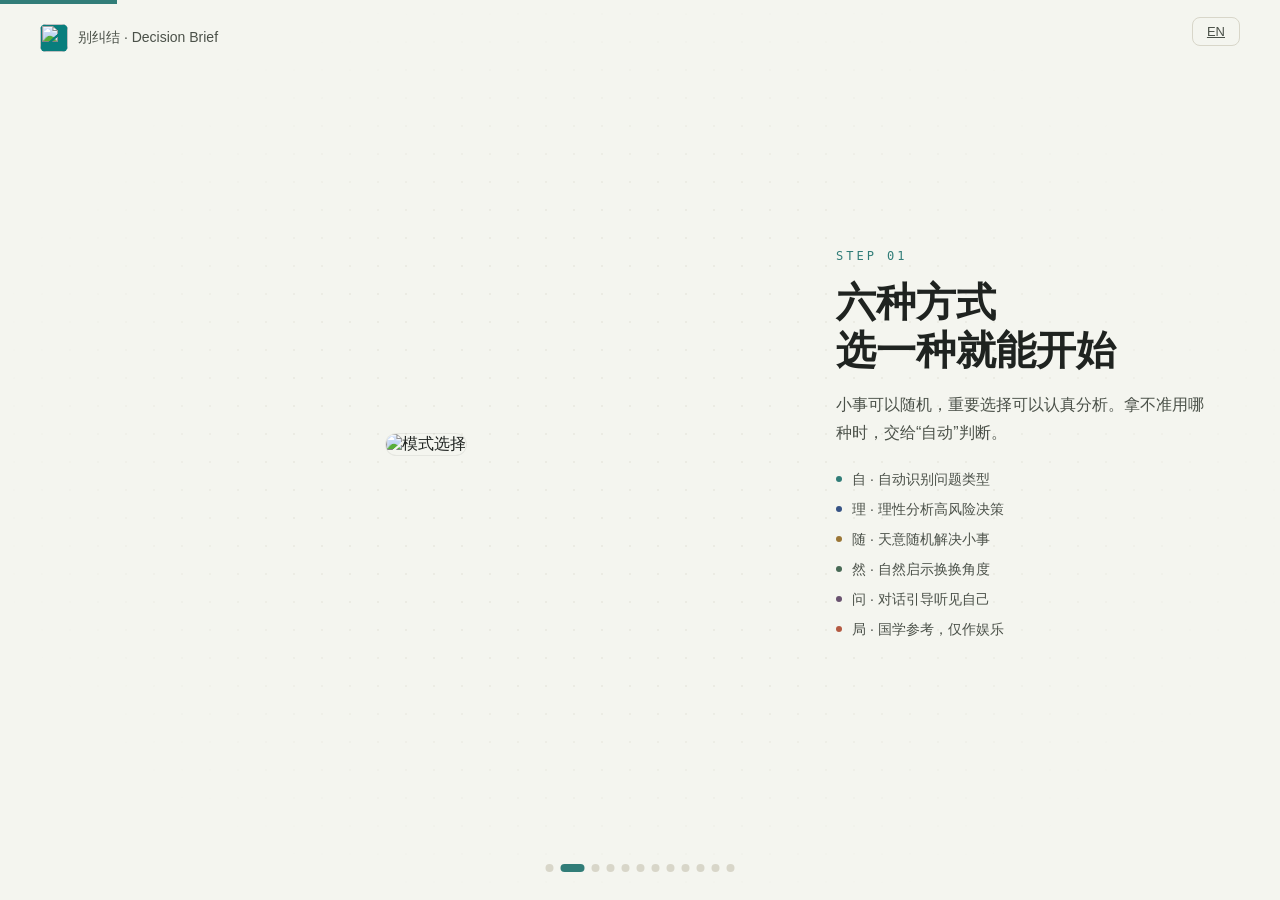
==== docs/index.html @ 0f3408cc "release: publish choice assistant v0.9.1" ====
<!DOCTYPE html>
<html lang="zh-CN">
<head>
<meta charset="UTF-8">
<meta name="viewport" content="width=device-width, initial-scale=1.0">
<meta name="theme-color" content="#f4f5ef">
<title>别纠结 · Decision Brief — 把纠结的事压成一句话</title>
<meta name="description" content="别纠结是一个本地优先的 AI 决策辅助工具：用文字、语音或图片开始，把纠结拆成证据、风险和下一步动作。">
<meta name="keywords" content="AI 决策助手,decision support,选择困难,决策简报,本地优先,Codex Skill">
<link rel="canonical" href="https://mianbaofang.github.io/decision-brief/">
<link rel="alternate" hreflang="zh-CN" href="https://mianbaofang.github.io/decision-brief/">
<link rel="alternate" hreflang="en" href="https://mianbaofang.github.io/decision-brief/index-en.html">
<link rel="alternate" hreflang="x-default" href="https://mianbaofang.github.io/decision-brief/">
<meta property="og:type" content="website">
<meta property="og:site_name" content="Decision Brief">
<meta property="og:title" content="别纠结 · Decision Brief">
<meta property="og:description" content="把纠结拆成证据、风险和下一步动作，不替用户做决定。">
<meta property="og:url" content="https://mianbaofang.github.io/decision-brief/">
<meta property="og:image" content="https://mianbaofang.github.io/decision-brief/images/logo-nav.png">
<meta property="og:locale" content="zh_CN">
<meta property="og:locale:alternate" content="en_US">
<meta name="twitter:card" content="summary_large_image">
<meta name="twitter:title" content="别纠结 · Decision Brief">
<meta name="twitter:description" content="文字、语音或图片输入，生成可检查的决策简报。">
<meta name="twitter:image" content="https://mianbaofang.github.io/decision-brief/images/logo-nav.png">
<script type="application/ld+json">
{"@context":"https://schema.org","@type":"SoftwareSourceCode","name":"Decision Brief","alternateName":"别纠结","description":"本地优先的 AI 决策辅助工具。","url":"https://mianbaofang.github.io/decision-brief/","codeRepository":"https://github.com/mianbaofang/decision-brief","programmingLanguage":"Python","license":"https://github.com/mianbaofang/decision-brief/blob/master/LICENSE","version":"0.9.1","author":{"@type":"Person","name":"mianbaofang","url":"https://github.com/mianbaofang"},"keywords":["AI 决策助手","decision support","决策简报"]}
</script>
<style>
*{box-sizing:border-box;margin:0;padding:0}
:root{
  --paper:#f4f5ef;
  --paper-2:#ecebe1;
  --ink:#1f2320;
  --ink-soft:#4b5149;
  --muted:#8a8f83;
  --line:#d8d6c9;
  --accent:#317d78;
  --brand-seal:#4a5e53;
  --rational:#365385;
  --random:#9b7636;
  --nature:#486a55;
  --dialogue:#69526f;
  --fengshui:#b45a42;
  --white:#fff;
  --serif:"Noto Serif SC","Source Han Serif SC","Songti SC","SimSun",Georgia,serif;
  --sans:-apple-system,BlinkMacSystemFont,"Segoe UI",Roboto,"PingFang SC","Hiragino Sans GB","Microsoft YaHei",sans-serif;
}
html,body{
  width:100%;height:100%;
  background:var(--paper);
  color:var(--ink);
  font-family:var(--sans);
  overflow:hidden;
  -webkit-font-smoothing:antialiased;
}

.stage{
  position:relative;width:100%;height:100%;
  display:flex;align-items:center;justify-content:center;
  overflow:hidden;
}
.dots{
  position:absolute;inset:0;pointer-events:none;
  background-image:radial-gradient(var(--line) 1px,transparent 1px);
  background-size:28px 28px;opacity:.3;
  mask-image:radial-gradient(ellipse at center,#000 40%,transparent 75%);
  -webkit-mask-image:radial-gradient(ellipse at center,#000 40%,transparent 75%);
}

/* ===== 进度条 ===== */
.progress-bar{
  position:absolute;top:0;left:0;height:4px;width:100%;z-index:10;
  background:transparent;
}
.progress-fill{
  height:100%;width:0%;background:var(--accent);
}
.progress-segs{
  position:absolute;top:0;left:0;right:0;display:flex;
}
.progress-seg{
  flex:1;height:4px;position:relative;cursor:pointer;
}
.progress-seg::after{
  content:"";position:absolute;top:0;left:0;right:0;height:4px;
  background:rgba(49,125,120,0);transition:background .2s;
}
.progress-seg:hover::after{background:rgba(49,125,120,.18)}
.progress-seg.done::after{background:var(--accent)}

/* ===== 幻灯片容器 ===== */
.slides{
  position:relative;width:1280px;height:720px;
}
.slide{
  position:absolute;inset:0;
  display:flex;align-items:center;justify-content:center;
  opacity:0;transform:translateY(8px);
  transition:opacity .45s cubic-bezier(.2,.8,.2,1),transform .45s cubic-bezier(.2,.8,.2,1);
  pointer-events:none;
}
.slide.active{
  opacity:1;transform:translateY(0);pointer-events:auto;
}

/* ===== 封面 / 结尾 ===== */
.cover{
  display:flex;flex-direction:column;align-items:center;text-align:center;gap:20px;
}
.cover-brand{
  display:flex;align-items:center;gap:14px;
}
.cover-seal{
  width:52px;height:52px;border-radius:10px;background:#087e7d;
  display:flex;align-items:center;justify-content:center;
  overflow:hidden;padding:0;
}
.brand-logo-img{width:100%;height:100%;display:block;object-fit:cover}
.cover-title{
  font-family:var(--serif);font-size:28px;font-weight:700;letter-spacing:.02em;
}
.cover-h1{
  font-family:var(--serif);font-size:64px;font-weight:800;line-height:1.1;
  letter-spacing:-.02em;margin-top:16px;
}
.cover-sub{
  font-size:20px;color:var(--ink-soft);max-width:640px;line-height:1.6;
}
.cover-seals{
  display:flex;gap:16px;margin-top:24px;
}
.cover-seal-item{
  width:84px;height:84px;border-radius:12px;background:#fff;
  border:1.5px solid var(--line);
  display:flex;flex-direction:column;align-items:center;justify-content:center;gap:4px;
  opacity:0;transform:translateY(12px);
  transition:opacity .4s,transform .4s;
}
.slide.active .cover-seal-item{opacity:1;transform:translateY(0)}
.cover-seal-item .c{
  width:36px;height:36px;border-radius:7px;color:#fff;
  display:flex;align-items:center;justify-content:center;
  font-family:var(--serif);font-size:19px;font-weight:900;
}
.cover-seal-item .l{font-size:13px;color:var(--ink-soft)}
.cs-1 .c{background:var(--accent)}
.cs-2 .c{background:var(--rational)}
.cs-3 .c{background:var(--random)}
.cs-4 .c{background:var(--nature)}
.cs-5 .c{background:var(--dialogue)}
.cs-6 .c{background:var(--fengshui)}
.cover-chips{
  display:flex;gap:10px;margin-top:14px;
}
.cover-chip{
  padding:8px 18px;border-radius:999px;font-size:14px;font-weight:500;
  background:#fff;border:1px solid var(--line);color:var(--ink-soft);
  opacity:0;transform:translateY(8px);
  transition:opacity .4s .2s,transform .4s .2s;
}
.slide.active .cover-chip{opacity:1;transform:translateY(0)}
.cover-chip.hot{background:rgba(49,125,120,.12);border-color:var(--accent);color:var(--accent)}

/* ===== 截图+说明布局 ===== */
.shot-layout{
  display:flex;align-items:center;gap:48px;width:100%;height:100%;
  padding:60px 64px 72px;
}
.shot-visual{
  flex:1;display:flex;align-items:center;justify-content:center;
  min-width:0;
}
.shot-img{
  max-width:100%;max-height:580px;
  border-radius:14px;
  box-shadow:0 20px 60px -18px rgba(0,0,0,.22),0 0 0 1px rgba(0,0,0,.06);
  display:block;
}
.shot-info{
  width:380px;flex-shrink:0;display:flex;flex-direction:column;gap:16px;
}
.shot-tag{
  font-family:"SF Mono",Menlo,Consolas,monospace;
  font-size:12px;letter-spacing:.25em;text-transform:uppercase;color:var(--accent);
}
.shot-title{
  font-family:var(--serif);font-size:40px;font-weight:700;line-height:1.2;
}
.shot-desc{
  font-size:16px;color:var(--ink-soft);line-height:1.75;
}
.shot-points{
  display:flex;flex-direction:column;gap:9px;margin-top:6px;
}
.shot-point{
  display:flex;align-items:flex-start;gap:10px;font-size:14px;color:var(--ink-soft);
  line-height:1.5;
}
.shot-point .dot{
  width:6px;height:6px;border-radius:50%;background:var(--accent);flex-shrink:0;
  margin-top:7px;
}

/* ===== Composer 特写 ===== */
.composer-feature{
  display:flex;flex-direction:column;align-items:center;gap:28px;text-align:center;
  padding:60px 80px 72px;width:100%;
}
.composer-tag{
  font-family:"SF Mono",Menlo,Consolas,monospace;
  font-size:12px;letter-spacing:.25em;text-transform:uppercase;color:var(--accent);
}
.composer-title{
  font-family:var(--serif);font-size:44px;font-weight:700;line-height:1.2;
}
.composer-sub{
  font-size:18px;color:var(--ink-soft);max-width:620px;line-height:1.6;
}
.composer-big{
  width:680px;
  border:1.5px solid var(--line);border-radius:22px;
  background:var(--white);
  box-shadow:0 14px 48px -16px rgba(31,35,32,.2);
  overflow:hidden;
}
.composer-preview-row{padding:14px 18px 0;display:flex;gap:8px}
.composer-thumb{
  width:64px;height:64px;border-radius:12px;
  background:linear-gradient(135deg,var(--accent),var(--nature));
  position:relative;border:1px solid var(--line);
  display:flex;align-items:center;justify-content:center;color:#fff;font-size:11px;font-weight:500;
}
.composer-thumb::after{
  content:"×";position:absolute;top:-6px;right:-6px;width:20px;height:20px;border-radius:50%;
  background:rgba(0,0,0,.6);color:#fff;font-size:13px;display:grid;place-items:center;line-height:1;
}
.composer-text{
  padding:16px 22px 8px;font-size:17px;line-height:1.6;
  color:var(--ink);text-align:left;min-height:60px;
}
.composer-toolbar{
  display:flex;align-items:center;justify-content:space-between;
  padding:4px 14px 14px;
}
.composer-tools-l,.composer-tools-r{display:flex;align-items:center;gap:2px}
.tbtn{
  width:40px;height:40px;border-radius:12px;display:grid;place-items:center;
  background:transparent;border:none;color:var(--ink-soft);font-size:20px;
}
.tbtn.send{
  background:var(--accent);color:#fff;width:44px;height:44px;border-radius:14px;
  box-shadow:0 6px 16px -4px rgba(49,125,120,.5);
}
.tbtn.mic-rec{background:var(--fengshui);color:#fff}
.composer-modes-row{
  display:flex;gap:14px;margin-top:4px;
}
.composer-mode{
  display:flex;align-items:center;gap:10px;padding:12px 18px;
  border-radius:14px;background:#fff;border:1px solid var(--line);
  font-size:14px;color:var(--ink-soft);
}
.composer-mode .ic{font-size:22px}
.composer-mode b{color:var(--ink);font-weight:600}

/* ===== v0.9.0 新增功能 ===== */
.feature-showcase{
  width:100%;height:100%;padding:64px 58px 70px;
  display:flex;flex-direction:column;align-items:center;justify-content:center;gap:18px;
}
.feature-heading{text-align:center}
.feature-heading .shot-tag{display:block;margin-bottom:9px}
.feature-heading h2{font-family:var(--serif);font-size:40px;line-height:1.2}
.feature-heading p{margin-top:10px;color:var(--ink-soft);font-size:16px;line-height:1.65}
.skin-grid{width:100%;display:grid;grid-template-columns:repeat(4,1fr);gap:16px}
.skin-card{background:#fff;border:1px solid var(--line);border-radius:8px;overflow:hidden;box-shadow:0 12px 30px -20px rgba(0,0,0,.3)}
.skin-preview{height:246px;padding:12px;display:grid;grid-template-columns:46px 1fr;gap:9px;background:var(--skin-bg);color:var(--skin-ink)}
.skin-side{border:1px solid var(--skin-line);background:var(--skin-panel);padding:8px 6px;display:flex;flex-direction:column;gap:7px}
.skin-side i{height:5px;background:var(--skin-line);display:block;border-radius:2px}
.skin-side i:first-child{height:22px;background:var(--skin-accent);margin-bottom:4px}
.skin-main{display:flex;flex-direction:column;gap:8px}
.skin-main strong{font-family:var(--serif);font-size:14px;line-height:1.2}
.skin-modes{display:grid;grid-template-columns:repeat(3,1fr);gap:5px}
.skin-modes i{height:36px;border:1px solid var(--skin-line);background:var(--skin-panel);display:block;border-radius:var(--skin-radius)}
.skin-brief{flex:1;border:1px solid var(--skin-line);background:var(--skin-panel);border-radius:var(--skin-radius);padding:8px;display:flex;flex-direction:column;gap:6px}
.skin-brief i{height:6px;background:var(--skin-line);display:block;border-radius:2px}
.skin-brief i:first-child{height:20px;background:var(--skin-accent)}
.skin-label{padding:11px 12px 12px;border-top:1px solid var(--line)}
.skin-label b{display:block;font-size:14px}.skin-label span{font-size:12px;color:var(--muted)}
.skin-card.heritage{--skin-bg:#f4f1e8;--skin-panel:#fffdf7;--skin-ink:#26251f;--skin-line:#d8d0be;--skin-accent:#4d6b5a;--skin-radius:7px}
.skin-card.workbench{--skin-bg:#f3f5f6;--skin-panel:#fff;--skin-ink:#25282a;--skin-line:#d8dde0;--skin-accent:#2f6f68;--skin-radius:4px}
.skin-card.journal{--skin-bg:#faf9f5;--skin-panel:#fff;--skin-ink:#161616;--skin-line:#b8b6ae;--skin-accent:#181818;--skin-radius:1px}
.skin-card.console{--skin-bg:#edf0f2;--skin-panel:#f9fafb;--skin-ink:#202326;--skin-line:#cbd1d5;--skin-accent:#355c7d;--skin-radius:4px}
.slide.active .skin-card{animation:featureRise .5s both}.slide.active .skin-card:nth-child(2){animation-delay:.08s}.slide.active .skin-card:nth-child(3){animation-delay:.16s}.slide.active .skin-card:nth-child(4){animation-delay:.24s}
@keyframes featureRise{from{opacity:0;transform:translateY(12px)}to{opacity:1;transform:translateY(0)}}

.effect-grid{width:100%;display:grid;grid-template-columns:repeat(3,1fr);gap:12px 14px}
.effect-mini{height:142px;border:1px solid var(--line);border-radius:8px;background:#fff;display:grid;grid-template-columns:1fr 95px;align-items:center;padding:13px 16px;overflow:hidden}
.effect-copy b{display:block;font-size:15px;margin-bottom:5px}.effect-copy span{font-size:12px;color:var(--muted);line-height:1.45}
.effect-art{height:104px;display:grid;place-items:center;position:relative}
.mini-wheel{width:72px;height:72px;border-radius:50%;border:2px solid #d5d9da;background:conic-gradient(#f7f8f8 0 60deg,#dfeeed 60deg 120deg,#f7f8f8 120deg 180deg,#e8edf5 180deg 240deg,#f7f8f8 240deg 300deg,#f3e9dc 300deg);position:relative}
.mini-wheel::before{content:"";position:absolute;width:3px;height:30px;background:#2e6f6b;left:33px;top:8px;transform-origin:50% 28px;border-radius:3px}
.mini-wheel::after{content:"";position:absolute;width:10px;height:10px;border-radius:50%;background:#2e6f6b;left:29px;top:30px}
.slide.active .mini-wheel::before{animation:needleSpin 2.2s cubic-bezier(.18,.8,.22,1) both}
@keyframes needleSpin{from{transform:rotate(0)}to{transform:rotate(1110deg)}}
.mini-sticks{width:64px;height:60px;border:2px solid #bd8b54;border-top:0;border-radius:7px 7px 18px 18px;background:#e7bd80;position:relative;margin-top:22px}
.mini-sticks i{position:absolute;width:6px;height:64px;bottom:30px;background:#f2d29c;border:1px solid #bd8b54;border-radius:3px;transform-origin:bottom}
.mini-sticks i:nth-child(1){left:12px;transform:rotate(-10deg)}.mini-sticks i:nth-child(2){left:23px;transform:rotate(-3deg)}.mini-sticks i:nth-child(3){left:34px;transform:rotate(5deg)}.mini-sticks i:nth-child(4){left:45px;transform:rotate(11deg)}
.slide.active .mini-sticks i:nth-child(3){animation:stickPick 2.1s ease-in-out both}
@keyframes stickPick{0%,35%{transform:translateY(0) rotate(5deg)}55%{transform:translateY(-20px) rotate(2deg)}100%{transform:translateY(-10px) rotate(3deg);background:#fff0c7}}
.mini-die{width:48px;height:48px;position:relative;transform-style:preserve-3d;transform:rotateX(-22deg) rotateY(32deg)}
.mini-die i{position:absolute;inset:0;border:1px solid #c8cdd1;background:#fff;border-radius:8px;box-shadow:inset 0 0 12px rgba(80,90,96,.08)}
.mini-die i:nth-child(1){transform:translateZ(24px);background:radial-gradient(circle at 50% 50%,#2f5f70 0 5px,transparent 5.5px),#fff}
.mini-die i:nth-child(2){transform:rotateY(90deg) translateZ(24px);background:radial-gradient(circle at 28% 28%,#bd6f62 0 4px,transparent 4.5px),radial-gradient(circle at 72% 72%,#bd6f62 0 4px,transparent 4.5px),#f7f8f8}
.mini-die i:nth-child(3){transform:rotateX(90deg) translateZ(24px);background:radial-gradient(circle at 25% 25%,#be9851 0 4px,transparent 4.5px),radial-gradient(circle at 75% 25%,#be9851 0 4px,transparent 4.5px),radial-gradient(circle at 50% 50%,#be9851 0 4px,transparent 4.5px),#f2f4f5}
.slide.active .mini-die{animation:dieRoll 1.9s cubic-bezier(.2,.75,.2,1) both}
@keyframes dieRoll{from{transform:rotateX(-22deg) rotateY(32deg)}60%{transform:rotateX(740deg) rotateY(590deg) scale(1.08)}to{transform:rotateX(338deg) rotateY(392deg)}}
.mini-cards{width:88px;height:72px;position:relative}.mini-cards i{position:absolute;width:34px;height:52px;border-radius:5px;border:1px solid #9aaebd;background:repeating-linear-gradient(45deg,#6d8fa7 0 3px,#e7eef2 3px 6px);left:27px;top:12px;transform-origin:50% 100%}
.mini-cards i:nth-child(1){transform:rotate(-30deg)}.mini-cards i:nth-child(2){transform:rotate(-18deg)}.mini-cards i:nth-child(3){transform:rotate(-6deg)}.mini-cards i:nth-child(4){transform:rotate(6deg)}.mini-cards i:nth-child(5){transform:rotate(18deg)}.mini-cards i:nth-child(6){transform:rotate(30deg)}
.slide.active .mini-cards i:nth-child(4){animation:cardPick 2.1s ease both}
@keyframes cardPick{0%,35%{transform:rotate(6deg)}65%{transform:translateY(-14px) rotate(4deg) rotateY(90deg)}100%{transform:translateY(-8px) rotate(0) rotateY(180deg);background:#fff2d9;border-color:#be8d48}}
.mini-ticket{width:78px;height:82px;border:2px solid #657681;border-radius:7px;background:#e8ecee;overflow:hidden;position:relative;padding:7px}.mini-ticket::after{content:"";position:absolute;left:0;right:0;top:38px;height:2px;background:#657681}.ticket-strip{display:flex;flex-direction:column;gap:5px;transform:translateY(-2px)}.ticket-strip i{height:22px;background:#fff;border-left:5px solid #6b8ca4;box-shadow:0 0 0 1px #cfd7db}.slide.active .ticket-strip{animation:ticketRoll 2s cubic-bezier(.2,.75,.2,1) both}@keyframes ticketRoll{from{transform:translateY(-2px)}to{transform:translateY(-55px)}}
.mini-ink{width:82px;height:82px;position:relative}.mini-ink::before{content:"";position:absolute;width:12px;height:12px;border-radius:50%;background:#263f3c;left:35px;top:35px}.mini-ink i{position:absolute;width:34px;height:2px;background:#a6b7b2;left:41px;top:40px;transform-origin:left center}.mini-ink i::after{content:"";position:absolute;width:9px;height:9px;border-radius:50%;background:#dfe7e4;right:-4px;top:-4px;border:1px solid #8ba19a}.mini-ink i:nth-child(1){transform:rotate(0)}.mini-ink i:nth-child(2){transform:rotate(60deg)}.mini-ink i:nth-child(3){transform:rotate(120deg)}.mini-ink i:nth-child(4){transform:rotate(180deg)}.mini-ink i:nth-child(5){transform:rotate(240deg)}.mini-ink i:nth-child(6){transform:rotate(300deg)}.slide.active .mini-ink i:nth-child(5){animation:inkPick 1.8s ease both}@keyframes inkPick{0%{background:#a6b7b2}60%,100%{background:#ba785e;height:4px}}

/* ===== 页码指示器 ===== */
.pager{
  position:absolute;bottom:28px;left:50%;transform:translateX(-50%);
  display:flex;gap:7px;z-index:10;
}
.pager-dot{
  width:8px;height:8px;border-radius:50%;background:var(--line);
  cursor:pointer;transition:all .3s;
}
.pager-dot.active{background:var(--accent);width:24px;border-radius:4px}
.pager-dot:hover{background:var(--muted)}

/* ===== 角标 ===== */
.corner-logo{
  position:absolute;top:24px;left:40px;
  display:flex;align-items:center;gap:10px;
  font-size:14px;color:var(--ink-soft);z-index:10;
}
.corner-logo .s{
  width:28px;height:28px;border-radius:6px;background:#087e7d;
  display:grid;place-items:center;overflow:hidden;padding:0;
}
.corner-logo .s img{width:100%;height:100%;display:block;object-fit:cover}
.corner-lang{
  position:absolute;top:22px;right:40px;z-index:10;
}
.corner-lang a{
  padding:6px 14px;border:1px solid var(--line);border-radius:8px;
  font-size:13px;color:var(--ink-soft);transition:all .2s;
}
.corner-lang a:hover{border-color:var(--ink-soft);color:var(--ink)}
</style>
</head>
<body>
<div class="stage">
  <div class="dots"></div>

  <!-- 进度条 -->
  <div class="progress-bar">
    <div class="progress-fill" id="progressFill"></div>
    <div class="progress-segs" id="progressSegs"></div>
  </div>

  <!-- 角标 -->
  <div class="corner-logo">
    <div class="s"><img src="images/logo-nav.png" alt=""></div>
    <span>别纠结 · Decision Brief</span>
  </div>
  <div class="corner-lang">
    <a href="index-en.html">EN</a>
  </div>

  <!-- 幻灯片 -->
  <div class="slides" id="slidesEl">

    <!-- Slide 0: 封面 -->
    <div class="slide" data-dur="4000">
      <div class="cover">
        <div class="cover-brand">
          <div class="cover-seal"><img class="brand-logo-img" src="images/logo-nav.png" alt="别纠结 Logo"></div>
          <div class="cover-title">别纠结 · Decision Brief</div>
        </div>
        <h1 class="cover-h1">先把问题压成一句话。</h1>
        <p class="cover-sub">写一句话、说一段语音，或者放一张图片。它会把纠结拆成证据、风险和下一步。</p>
        <div class="cover-seals">
          <div class="cover-seal-item cs-1" style="transition-delay:.1s"><div class="c">自</div><div class="l">自动</div></div>
          <div class="cover-seal-item cs-2" style="transition-delay:.2s"><div class="c">理</div><div class="l">理性</div></div>
          <div class="cover-seal-item cs-3" style="transition-delay:.3s"><div class="c">随</div><div class="l">天意</div></div>
          <div class="cover-seal-item cs-4" style="transition-delay:.4s"><div class="c">然</div><div class="l">自然</div></div>
          <div class="cover-seal-item cs-5" style="transition-delay:.5s"><div class="c">问</div><div class="l">对话</div></div>
          <div class="cover-seal-item cs-6" style="transition-delay:.6s"><div class="c">局</div><div class="l">国学</div></div>
        </div>
        <div class="cover-chips">
          <span class="cover-chip hot" style="transition-delay:.7s">⌨️ 打字</span>
          <span class="cover-chip hot" style="transition-delay:.8s">🎙️ 语音</span>
          <span class="cover-chip hot" style="transition-delay:.9s">🖼️ 图片</span>
        </div>
      </div>
    </div>

    <!-- Slide 1: 首页 - 模式选择 -->
    <div class="slide" data-dur="4500">
      <div class="shot-layout">
        <div class="shot-visual">
          <img class="shot-img" src="images/home-zh.png" alt="模式选择">
        </div>
        <div class="shot-info">
          <div class="shot-tag">STEP 01</div>
          <h2 class="shot-title">六种方式<br>选一种就能开始</h2>
          <p class="shot-desc">小事可以随机，重要选择可以认真分析。拿不准用哪种时，交给“自动”判断。</p>
          <div class="shot-points">
            <div class="shot-point"><span class="dot" style="background:var(--accent)"></span><span>自 · 自动识别问题类型</span></div>
            <div class="shot-point"><span class="dot" style="background:var(--rational)"></span><span>理 · 理性分析高风险决策</span></div>
            <div class="shot-point"><span class="dot" style="background:var(--random)"></span><span>随 · 天意随机解决小事</span></div>
            <div class="shot-point"><span class="dot" style="background:var(--nature)"></span><span>然 · 自然启示换换角度</span></div>
            <div class="shot-point"><span class="dot" style="background:var(--dialogue)"></span><span>问 · 对话引导听见自己</span></div>
            <div class="shot-point"><span class="dot" style="background:var(--fengshui)"></span><span>局 · 国学参考，仅作娱乐</span></div>
          </div>
        </div>
      </div>
    </div>

    <!-- Slide 2: Composer 三模态输入 (NEW) -->
    <div class="slide" data-dur="5500">
      <div class="composer-feature">
        <div class="composer-tag">STEP 02 · NEW</div>
        <h2 class="composer-title">文字、语音和图片都能用</h2>
        <p class="composer-sub">直接输入问题，也可以说出来或加一张图片。三种输入方式最后会生成同一份决策简报。</p>
        <div class="composer-big" id="demoComposer">
          <div class="composer-preview-row" id="demoPrevRow">
            <div class="composer-thumb" id="demoThumb">图</div>
          </div>
          <div class="composer-text">
            <span id="demoTypedText">帮我看看这两件衣服选哪个</span>
          </div>
          <div class="composer-toolbar">
            <div class="composer-tools-l">
              <button class="tbtn">🖼️</button>
            </div>
            <div class="composer-tools-r">
              <button class="tbtn mic-rec" id="demoMic">🎙️</button>
              <button class="tbtn send">➤</button>
            </div>
          </div>
        </div>
        <div class="composer-modes-row">
          <div class="composer-mode"><span class="ic">🖼️</span><div><b>图片输入</b><br>多模态视觉分析</div></div>
          <div class="composer-mode"><span class="ic">🎙️</span><div><b>语音输入</b><br>浏览器原生免Key</div></div>
          <div class="composer-mode"><span class="ic">⌨️</span><div><b>自适应文本</b><br>Enter发送 / Shift换行</div></div>
        </div>
      </div>
    </div>

    <!-- Slide 3: 四套界面 -->
    <div class="slide" data-dur="4300">
      <div class="feature-showcase">
        <div class="feature-heading">
          <span class="shot-tag">v0.9.0 · 界面样式</span>
          <h2>四套界面，随时切换</h2>
          <p>内容和操作不变，只换你看着舒服的样子。</p>
        </div>
        <div class="skin-grid">
          <div class="skin-card heritage"><div class="skin-preview"><div class="skin-side"><i></i><i></i><i></i><i></i></div><div class="skin-main"><strong>今天想解决什么？</strong><div class="skin-modes"><i></i><i></i><i></i></div><div class="skin-brief"><i></i><i></i><i></i><i></i></div></div></div><div class="skin-label"><b>原来的样子</b><span>纸张与印章</span></div></div>
          <div class="skin-card workbench"><div class="skin-preview"><div class="skin-side"><i></i><i></i><i></i><i></i></div><div class="skin-main"><strong>今天想解决什么？</strong><div class="skin-modes"><i></i><i></i><i></i></div><div class="skin-brief"><i></i><i></i><i></i><i></i></div></div></div><div class="skin-label"><b>安静工作台</b><span>紧凑、清楚</span></div></div>
          <div class="skin-card journal"><div class="skin-preview"><div class="skin-side"><i></i><i></i><i></i><i></i></div><div class="skin-main"><strong>DECISION / 026</strong><div class="skin-modes"><i></i><i></i><i></i></div><div class="skin-brief"><i></i><i></i><i></i><i></i></div></div></div><div class="skin-label"><b>决策日志</b><span>黑白记录感</span></div></div>
          <div class="skin-card console"><div class="skin-preview"><div class="skin-side"><i></i><i></i><i></i><i></i></div><div class="skin-main"><strong>决策模块</strong><div class="skin-modes"><i></i><i></i><i></i></div><div class="skin-brief"><i></i><i></i><i></i><i></i></div></div></div><div class="skin-label"><b>模块化工作台</b><span>面板式布局</span></div></div>
        </div>
      </div>
    </div>

    <!-- Slide 4: 六种随机动画 -->
    <div class="slide" data-dur="4300">
      <div class="feature-showcase">
        <div class="feature-heading">
          <span class="shot-tag">v0.9.0 · 随机决策</span>
          <h2>同样是随机，不必每次都转盘</h2>
          <p>六种实时动画会按问题随机出现，结果仍对应 1 到 6 个选项。</p>
        </div>
        <div class="effect-grid">
          <div class="effect-mini"><div class="effect-copy"><b>指针盘</b><span>旋转后停在一个选项</span></div><div class="effect-art"><div class="mini-wheel"></div></div></div>
          <div class="effect-mini"><div class="effect-copy"><b>签筒</b><span>晃动两次，弹出一支签</span></div><div class="effect-art"><div class="mini-sticks"><i></i><i></i><i></i><i></i></div></div></div>
          <div class="effect-mini"><div class="effect-copy"><b>立体骰子</b><span>翻滚后显示 1 到 6 点</span></div><div class="effect-art"><div class="mini-die"><i></i><i></i><i></i></div></div></div>
          <div class="effect-mini"><div class="effect-copy"><b>六张抽卡</b><span>洗牌后翻开一张</span></div><div class="effect-art"><div class="mini-cards"><i></i><i></i><i></i><i></i><i></i><i></i></div></div></div>
          <div class="effect-mini"><div class="effect-copy"><b>纸条机</b><span>滚动选项，停在结果上</span></div><div class="effect-art"><div class="mini-ticket"><div class="ticket-strip"><i></i><i></i><i></i><i></i></div></div></div></div>
          <div class="effect-mini"><div class="effect-copy"><b>墨迹择路</b><span>六条路径亮起一条</span></div><div class="effect-art"><div class="mini-ink"><i></i><i></i><i></i><i></i><i></i><i></i></div></div></div>
        </div>
      </div>
    </div>

    <!-- Slide 5: 理性分析 -->
    <div class="slide" data-dur="4000">
      <div class="shot-layout">
        <div class="shot-visual">
          <img class="shot-img" src="images/rational-zh.png" alt="理性分析">
        </div>
        <div class="shot-info">
          <div class="shot-tag" style="color:var(--rational)">MODE · 理</div>
          <h2 class="shot-title">理性分析<br>把收益和风险分开看</h2>
          <p class="shot-desc">适合辞职、买房、大额消费等高后悔成本选择。结构化拆解：收益、风险、可逆性、最小下一步。</p>
          <div class="shot-points">
            <div class="shot-point"><span class="dot" style="background:var(--rational)"></span><span>收益清单 vs 风险清单</span></div>
            <div class="shot-point"><span class="dot" style="background:var(--rational)"></span><span>可逆性评估</span></div>
            <div class="shot-point"><span class="dot" style="background:var(--rational)"></span><span>最小可行下一步</span></div>
            <div class="shot-point"><span class="dot" style="background:var(--rational)"></span><span>信心分数环</span></div>
          </div>
        </div>
      </div>
    </div>

    <!-- Slide 4: 自然启示 -->
    <div class="slide" data-dur="3800">
      <div class="shot-layout">
        <div class="shot-visual">
          <img class="shot-img" src="images/nature-zh.png" alt="自然启示">
        </div>
        <div class="shot-info">
          <div class="shot-tag" style="color:var(--nature)">MODE · 然</div>
          <h2 class="shot-title">自然启示<br>换个角度喘口气</h2>
          <p class="shot-desc">不想继续算利弊时，可以借时间、天气和风向换个角度。天气信息由你自己配置。</p>
          <div class="shot-points">
            <div class="shot-point"><span class="dot" style="background:var(--nature)"></span><span>高德 Key、Base URL 和城市由你填写</span></div>
            <div class="shot-point"><span class="dot" style="background:var(--nature)"></span><span>实时天气+风向+时辰</span></div>
            <div class="shot-point"><span class="dot" style="background:var(--nature)"></span><span>没有高德 API 时显示模拟天气</span></div>
          </div>
        </div>
      </div>
    </div>

    <!-- Slide 5: 对话引导 -->
    <div class="slide" data-dur="3800">
      <div class="shot-layout">
        <div class="shot-visual">
          <img class="shot-img" src="images/dialogue-zh.png" alt="对话引导">
        </div>
        <div class="shot-info">
          <div class="shot-tag" style="color:var(--dialogue)">MODE · 问</div>
          <h2 class="shot-title">对话引导<br>听见自己的声音</h2>
          <p class="shot-desc">系统连续问三到五个问题，帮你把没说清的顾虑和偏好写下来。</p>
          <div class="shot-points">
            <div class="shot-point"><span class="dot" style="background:var(--dialogue)"></span><span>问题和回答一起保存</span></div>
            <div class="shot-point"><span class="dot" style="background:var(--dialogue)"></span><span>顾虑澄清，不替你回答</span></div>
            <div class="shot-point"><span class="dot" style="background:var(--dialogue)"></span><span>适合"其实我知道但不敢说"</span></div>
          </div>
        </div>
      </div>
    </div>

    <!-- Slide 6: 决策档案 -->
    <div class="slide" data-dur="3800">
      <div class="shot-layout">
        <div class="shot-visual">
          <img class="shot-img" src="images/archive-zh.png" alt="决策档案">
        </div>
        <div class="shot-info">
          <div class="shot-tag">ARCHIVE</div>
          <h2 class="shot-title">自动归档<br>以后还能回来看看</h2>
          <p class="shot-desc">所有决策自动保存本地，随时标记"已执行"或"后悔"。桌面端侧栏实时同步。</p>
          <div class="shot-points">
            <div class="shot-point"><span class="dot"></span><span>SQLite本地持久化</span></div>
            <div class="shot-point"><span class="dot"></span><span>标记执行/后悔状态</span></div>
            <div class="shot-point"><span class="dot"></span><span>侧栏实时同步</span></div>
            <div class="shot-point"><span class="dot"></span><span>数据只在你自己机器上</span></div>
          </div>
        </div>
      </div>
    </div>

    <!-- Slide 7: 统计复盘 -->
    <div class="slide" data-dur="3800">
      <div class="shot-layout">
        <div class="shot-visual">
          <img class="shot-img" src="images/stats-zh.png" alt="统计复盘">
        </div>
        <div class="shot-info">
          <div class="shot-tag">STATS</div>
          <h2 class="shot-title">数据复盘<br>看自己的决策模式</h2>
          <p class="shot-desc">执行率、后悔率、模式分布、时间线——复盘自己的决策模式，比励志书诚实。</p>
          <div class="shot-points">
            <div class="shot-point"><span class="dot"></span><span>执行率 / 后悔率统计</span></div>
            <div class="shot-point"><span class="dot"></span><span>六种模式分布</span></div>
            <div class="shot-point"><span class="dot"></span><span>决策时间线</span></div>
          </div>
        </div>
      </div>
    </div>

    <!-- Slide 8: 设置/TTS -->
    <div class="slide" data-dur="3800">
      <div class="shot-layout">
        <div class="shot-visual">
          <img class="shot-img" src="images/settings-zh.png" alt="设置">
        </div>
        <div class="shot-info">
          <div class="shot-tag">SETTINGS</div>
          <h2 class="shot-title">朗读、语言和接口<br>都在设置里</h2>
          <p class="shot-desc">Edge TTS 不需要 Key。LLM 与高德天气接口的信息由你自己填写。</p>
          <div class="shot-points">
            <div class="shot-point"><span class="dot"></span><span>Edge TTS免费免Key</span></div>
            <div class="shot-point"><span class="dot"></span><span>浅色/深色/跟随系统</span></div>
            <div class="shot-point"><span class="dot"></span><span>6国语言国际化</span></div>
            <div class="shot-point"><span class="dot"></span><span>没有高德 API 时使用模拟天气</span></div>
          </div>
        </div>
      </div>
    </div>

    <!-- Slide 9: 结尾 CTA -->
    <div class="slide" data-dur="4500">
      <div class="cover">
        <div class="cover-seal" style="width:64px;height:64px;border-radius:12px"><img class="brand-logo-img" src="images/logo-nav.png" alt="别纠结 Logo"></div>
        <h1 class="cover-h1" style="font-size:56px">让选择不再困难。</h1>
        <p class="cover-sub">本地运行，数据保存在自己的电脑里。<br>LLM 和高德天气接口按需填写，不填也能先看 Demo 和模拟天气。</p>
        <div style="display:flex;gap:14px;margin-top:12px">
          <div style="padding:14px 28px;border-radius:12px;background:var(--accent);color:#fff;font-size:15px;font-weight:500;box-shadow:0 8px 20px -8px rgba(49,125,120,.5)">★ 查看 GitHub</div>
          <div style="padding:14px 28px;border-radius:12px;border:1px solid var(--line);font-size:15px;font-weight:500;color:var(--ink);font-family:'SF Mono',Menlo,Consolas,monospace">pip install -e ".[dev]"</div>
        </div>
        <p style="margin-top:20px;font-size:13px;color:var(--muted)">Made with ❤ for people who overthink · MIT Licensed</p>
      </div>
    </div>

  </div>

  <!-- 页码指示器 -->
  <div class="pager" id="pager"></div>
</div>

<script>
const slides = Array.from(document.querySelectorAll('.slide'));
const total = slides.length;
const durations = slides.map(s => parseInt(s.dataset.dur) || 4000);
const totalDuration = durations.reduce((a,b) => a+b, 0);

const progressFill = document.getElementById('progressFill');
const progressSegs = document.getElementById('progressSegs');
const pager = document.getElementById('pager');

let current = 0;
let autoplayTimer = null;
let slideStart = 0;
let rafId = null;

for(let i=0;i<total;i++){
  const ps = document.createElement('div');
  ps.className = 'progress-seg';
  ps.addEventListener('click', ()=>goTo(i));
  progressSegs.appendChild(ps);

  const pg = document.createElement('div');
  pg.className = 'pager-dot' + (i===0?' active':'');
  pg.addEventListener('click', ()=>goTo(i));
  pager.appendChild(pg);
}

function setSlide(i){
  if(i<0||i>=total) return;
  slides[current].classList.remove('active');
  pager.children[current].classList.remove('active');
  for(let d=0;d<current;d++) progressSegs.children[d].classList.add('done');
  current = i;
  slides[current].classList.add('active');
  pager.children[current].classList.add('active');
  slideStart = performance.now();

  if(i===2) animateComposer();

  if(!window.__DISABLE_AUTOPLAY__){
    clearTimeout(autoplayTimer);
    cancelAnimationFrame(rafId);
    tick();
    autoplayTimer = setTimeout(()=>{
      goTo((current+1)%total);
    }, durations[current]);
  }
}
window.setSlide = setSlide;
window.slides = slides;

function tick(){
  const elapsed = performance.now() - slideStart;
  const dur = durations[current];
  let prevTotal = 0;
  for(let j=0;j<current;j++) prevTotal += durations[j];
  const overall = (prevTotal + Math.min(elapsed, dur)) / totalDuration;
  progressFill.style.width = (overall*100) + '%';
  if(!window.__DISABLE_AUTOPLAY__ && elapsed<dur){
    rafId = requestAnimationFrame(tick);
  }
}

function goTo(i){
  clearTimeout(autoplayTimer);
  cancelAnimationFrame(rafId);
  for(let d=0;d<total;d++){
    progressSegs.children[d].classList.toggle('done', d<i);
  }
  setSlide(i);
}

// Composer 打字动画
const phrases = [
  "中午吃什么？",
  "该不该接这个offer？",
  "帮我看看这两件衣服选哪个",
  "这本书要不要留下？"
];
let pIdx=2, cIdx=0, deleting=false;
let typingTimer = null;
const demoTyped = document.getElementById('demoTypedText');
const demoPrev = document.getElementById('demoPrevRow');
const demoMic = document.getElementById('demoMic');

function animateComposer(){
  pIdx=2; cIdx=0; deleting=false;
  demoPrev.hidden = false;
  demoMic.classList.add('mic-rec');
  demoTyped.textContent = '';
  clearTimeout(typingTimer);

  function typeIt(){
    const phrase = phrases[pIdx];
    if(!deleting){
      demoTyped.textContent = phrase.slice(0, ++cIdx);
      if(cIdx === phrase.length){
        typingTimer = setTimeout(()=>{ deleting = true; typeIt(); }, 2000);
        return;
      }
    }else{
      demoTyped.textContent = phrase.slice(0, --cIdx);
      if(cIdx===0){
        deleting=false; pIdx=0;
      }
    }
    typingTimer = setTimeout(typeIt, deleting?30:70+Math.random()*50);
  }
  typingTimer = setTimeout(typeIt, 500);
}

if(!window.__DISABLE_AUTOPLAY__){
  setSlide(0);
}else{
  setSlide(0);
  clearTimeout(autoplayTimer);
  cancelAnimationFrame(rafId);
}
</script>
</body>
</html>
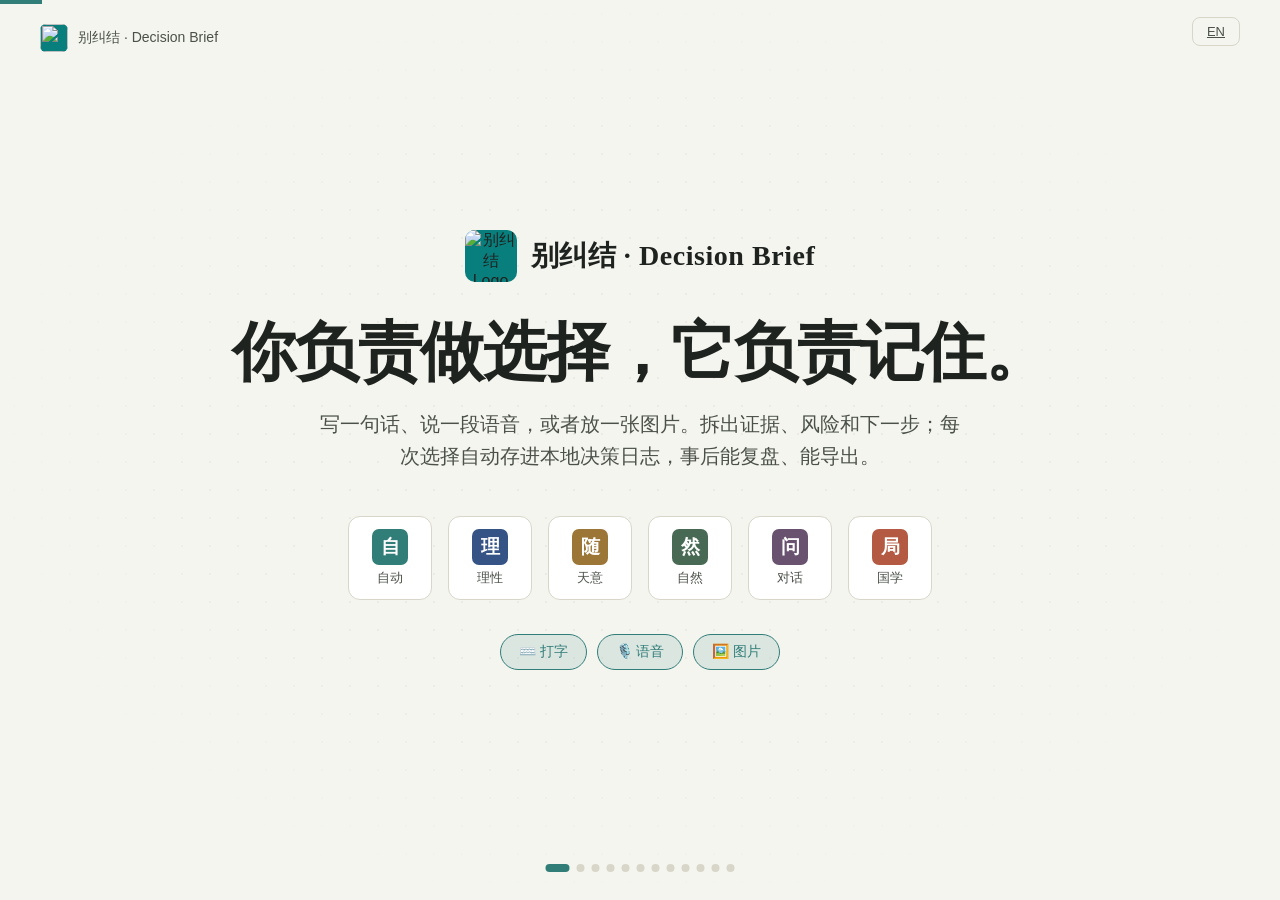
==== commit dd8f37cc: "chore: baseline before identity unification (SEO metadata + review fixes)" ====
--- a/docs/index.html
+++ b/docs/index.html
@@ -4,27 +4,27 @@
 <meta charset="UTF-8">
 <meta name="viewport" content="width=device-width, initial-scale=1.0">
 <meta name="theme-color" content="#f4f5ef">
-<title>别纠结 · Decision Brief — 把纠结的事压成一句话</title>
-<meta name="description" content="别纠结是一个本地优先的 AI 决策辅助工具：用文字、语音或图片开始，把纠结拆成证据、风险和下一步动作。">
-<meta name="keywords" content="AI 决策助手,decision support,选择困难,决策简报,本地优先,Codex Skill">
-<link rel="canonical" href="https://mianbaofang.github.io/decision-brief/">
-<link rel="alternate" hreflang="zh-CN" href="https://mianbaofang.github.io/decision-brief/">
-<link rel="alternate" hreflang="en" href="https://mianbaofang.github.io/decision-brief/index-en.html">
-<link rel="alternate" hreflang="x-default" href="https://mianbaofang.github.io/decision-brief/">
+<title>别纠结 · Decision Brief — 会记得的决策助手</title>
+<meta name="description" content="别纠结是一个本地优先的 AI 决策辅助工具：用文字、语音或图片开始，拆出证据、风险和下一步，把每次选择存进可复盘的本地决策日志，并导出 .brief.md。">
+<meta name="keywords" content="AI 决策助手,decision journal,决策日志,决策复盘,选择困难,决策简报,pros and cons,本地优先,可安装 Skill">
+<link rel="canonical" href="https://mianbaofang.github.io/decision-journal/">
+<link rel="alternate" hreflang="zh-CN" href="https://mianbaofang.github.io/decision-journal/">
+<link rel="alternate" hreflang="en" href="https://mianbaofang.github.io/decision-journal/index-en.html">
+<link rel="alternate" hreflang="x-default" href="https://mianbaofang.github.io/decision-journal/">
 <meta property="og:type" content="website">
 <meta property="og:site_name" content="Decision Brief">
-<meta property="og:title" content="别纠结 · Decision Brief">
-<meta property="og:description" content="把纠结拆成证据、风险和下一步动作，不替用户做决定。">
-<meta property="og:url" content="https://mianbaofang.github.io/decision-brief/">
-<meta property="og:image" content="https://mianbaofang.github.io/decision-brief/images/logo-nav.png">
+<meta property="og:title" content="别纠结 · Decision Brief — 会记得的决策助手">
+<meta property="og:description" content="拆出证据、风险和下一步，把每次选择存进可复盘的本地决策日志。">
+<meta property="og:url" content="https://mianbaofang.github.io/decision-journal/">
+<meta property="og:image" content="https://mianbaofang.github.io/decision-journal/images/logo-nav.png">
 <meta property="og:locale" content="zh_CN">
 <meta property="og:locale:alternate" content="en_US">
 <meta name="twitter:card" content="summary_large_image">
-<meta name="twitter:title" content="别纠结 · Decision Brief">
-<meta name="twitter:description" content="文字、语音或图片输入，生成可检查的决策简报。">
-<meta name="twitter:image" content="https://mianbaofang.github.io/decision-brief/images/logo-nav.png">
+<meta name="twitter:title" content="别纠结 · Decision Brief — 会记得的决策助手">
+<meta name="twitter:description" content="文字、语音或图片输入，生成可检查、可复盘、可导出的决策简报。">
+<meta name="twitter:image" content="https://mianbaofang.github.io/decision-journal/images/logo-nav.png">
 <script type="application/ld+json">
-{"@context":"https://schema.org","@type":"SoftwareSourceCode","name":"Decision Brief","alternateName":"别纠结","description":"本地优先的 AI 决策辅助工具。","url":"https://mianbaofang.github.io/decision-brief/","codeRepository":"https://github.com/mianbaofang/decision-brief","programmingLanguage":"Python","license":"https://github.com/mianbaofang/decision-brief/blob/master/LICENSE","version":"0.9.1","author":{"@type":"Person","name":"mianbaofang","url":"https://github.com/mianbaofang"},"keywords":["AI 决策助手","decision support","决策简报"]}
+{"@context":"https://schema.org","@type":"SoftwareSourceCode","name":"Decision Brief","alternateName":"别纠结","description":"会记得的本地优先决策助手：拆出证据、风险和下一步，并保存为可复盘的决策日志。","url":"https://mianbaofang.github.io/decision-journal/","codeRepository":"https://github.com/mianbaofang/decision-journal","programmingLanguage":"Python","license":"https://github.com/mianbaofang/decision-journal/blob/master/LICENSE","version":"0.9.1","author":{"@type":"Person","name":"mianbaofang","url":"https://github.com/mianbaofang"},"keywords":["AI 决策助手","decision journal","决策日志","决策复盘","decision support","决策简报"]}
 </script>
 <style>
 *{box-sizing:border-box;margin:0;padding:0}
@@ -385,8 +385,8 @@
           <div class="cover-seal"><img class="brand-logo-img" src="images/logo-nav.png" alt="别纠结 Logo"></div>
           <div class="cover-title">别纠结 · Decision Brief</div>
         </div>
-        <h1 class="cover-h1">先把问题压成一句话。</h1>
-        <p class="cover-sub">写一句话、说一段语音，或者放一张图片。它会把纠结拆成证据、风险和下一步。</p>
+        <h1 class="cover-h1">你负责做选择，它负责记住。</h1>
+        <p class="cover-sub">写一句话、说一段语音，或者放一张图片。拆出证据、风险和下一步；每次选择自动存进本地决策日志，事后能复盘、能导出。</p>
         <div class="cover-seals">
           <div class="cover-seal-item cs-1" style="transition-delay:.1s"><div class="c">自</div><div class="l">自动</div></div>
           <div class="cover-seal-item cs-2" style="transition-delay:.2s"><div class="c">理</div><div class="l">理性</div></div>
@@ -506,7 +506,7 @@
             <div class="shot-point"><span class="dot" style="background:var(--rational)"></span><span>收益清单 vs 风险清单</span></div>
             <div class="shot-point"><span class="dot" style="background:var(--rational)"></span><span>可逆性评估</span></div>
             <div class="shot-point"><span class="dot" style="background:var(--rational)"></span><span>最小可行下一步</span></div>
-            <div class="shot-point"><span class="dot" style="background:var(--rational)"></span><span>信心分数环</span></div>
+            <div class="shot-point"><span class="dot" style="background:var(--rational)"></span><span>收益 / 风险 / 可逆 / 契合评分</span></div>
           </div>
         </div>
       </div>
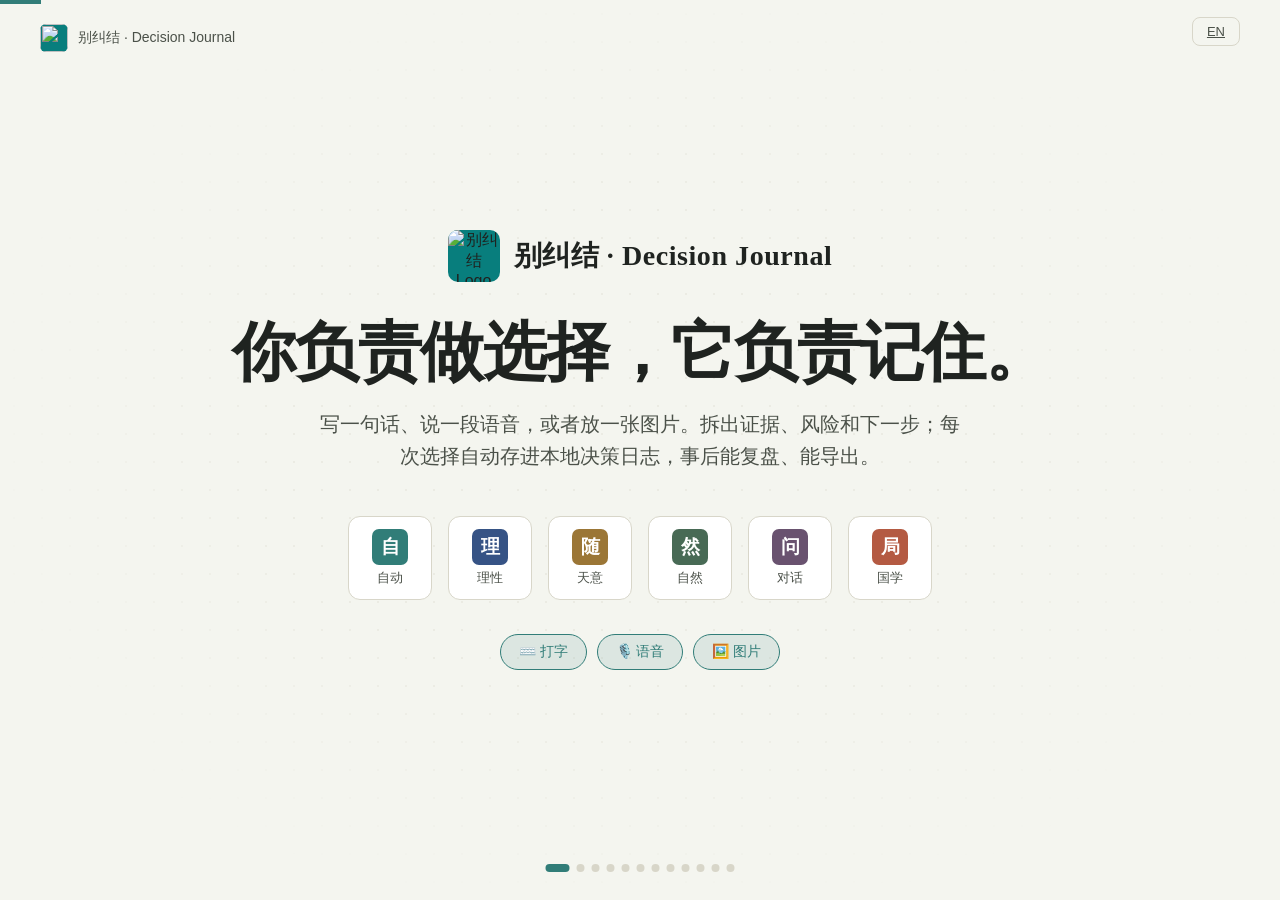
==== commit 0a43b785: "refactor!: unify identity to decision-journal - skill dir skills/choice-assistant -> skills/decision" ====
--- a/docs/index.html
+++ b/docs/index.html
@@ -4,7 +4,7 @@
 <meta charset="UTF-8">
 <meta name="viewport" content="width=device-width, initial-scale=1.0">
 <meta name="theme-color" content="#f4f5ef">
-<title>别纠结 · Decision Brief — 会记得的决策助手</title>
+<title>别纠结 · Decision Journal — 会记得的决策助手</title>
 <meta name="description" content="别纠结是一个本地优先的 AI 决策辅助工具：用文字、语音或图片开始，拆出证据、风险和下一步，把每次选择存进可复盘的本地决策日志，并导出 .brief.md。">
 <meta name="keywords" content="AI 决策助手,decision journal,决策日志,决策复盘,选择困难,决策简报,pros and cons,本地优先,可安装 Skill">
 <link rel="canonical" href="https://mianbaofang.github.io/decision-journal/">
@@ -12,19 +12,19 @@
 <link rel="alternate" hreflang="en" href="https://mianbaofang.github.io/decision-journal/index-en.html">
 <link rel="alternate" hreflang="x-default" href="https://mianbaofang.github.io/decision-journal/">
 <meta property="og:type" content="website">
-<meta property="og:site_name" content="Decision Brief">
-<meta property="og:title" content="别纠结 · Decision Brief — 会记得的决策助手">
+<meta property="og:site_name" content="Decision Journal">
+<meta property="og:title" content="别纠结 · Decision Journal — 会记得的决策助手">
 <meta property="og:description" content="拆出证据、风险和下一步，把每次选择存进可复盘的本地决策日志。">
 <meta property="og:url" content="https://mianbaofang.github.io/decision-journal/">
 <meta property="og:image" content="https://mianbaofang.github.io/decision-journal/images/logo-nav.png">
 <meta property="og:locale" content="zh_CN">
 <meta property="og:locale:alternate" content="en_US">
 <meta name="twitter:card" content="summary_large_image">
-<meta name="twitter:title" content="别纠结 · Decision Brief — 会记得的决策助手">
+<meta name="twitter:title" content="别纠结 · Decision Journal — 会记得的决策助手">
 <meta name="twitter:description" content="文字、语音或图片输入，生成可检查、可复盘、可导出的决策简报。">
 <meta name="twitter:image" content="https://mianbaofang.github.io/decision-journal/images/logo-nav.png">
 <script type="application/ld+json">
-{"@context":"https://schema.org","@type":"SoftwareSourceCode","name":"Decision Brief","alternateName":"别纠结","description":"会记得的本地优先决策助手：拆出证据、风险和下一步，并保存为可复盘的决策日志。","url":"https://mianbaofang.github.io/decision-journal/","codeRepository":"https://github.com/mianbaofang/decision-journal","programmingLanguage":"Python","license":"https://github.com/mianbaofang/decision-journal/blob/master/LICENSE","version":"0.9.1","author":{"@type":"Person","name":"mianbaofang","url":"https://github.com/mianbaofang"},"keywords":["AI 决策助手","decision journal","决策日志","决策复盘","decision support","决策简报"]}
+{"@context":"https://schema.org","@type":"SoftwareSourceCode","name":"Decision Journal","alternateName":"别纠结","description":"会记得的本地优先决策助手：拆出证据、风险和下一步，并保存为可复盘的决策日志。","url":"https://mianbaofang.github.io/decision-journal/","codeRepository":"https://github.com/mianbaofang/decision-journal","programmingLanguage":"Python","license":"https://github.com/mianbaofang/decision-journal/blob/master/LICENSE","version":"0.9.1","author":{"@type":"Person","name":"mianbaofang","url":"https://github.com/mianbaofang"},"keywords":["AI 决策助手","decision journal","决策日志","决策复盘","decision support","决策简报"]}
 </script>
 <style>
 *{box-sizing:border-box;margin:0;padding:0}
@@ -369,7 +369,7 @@
   <!-- 角标 -->
   <div class="corner-logo">
     <div class="s"><img src="images/logo-nav.png" alt=""></div>
-    <span>别纠结 · Decision Brief</span>
+    <span>别纠结 · Decision Journal</span>
   </div>
   <div class="corner-lang">
     <a href="index-en.html">EN</a>
@@ -383,7 +383,7 @@
       <div class="cover">
         <div class="cover-brand">
           <div class="cover-seal"><img class="brand-logo-img" src="images/logo-nav.png" alt="别纠结 Logo"></div>
-          <div class="cover-title">别纠结 · Decision Brief</div>
+          <div class="cover-title">别纠结 · Decision Journal</div>
         </div>
         <h1 class="cover-h1">你负责做选择，它负责记住。</h1>
         <p class="cover-sub">写一句话、说一段语音，或者放一张图片。拆出证据、风险和下一步；每次选择自动存进本地决策日志，事后能复盘、能导出。</p>
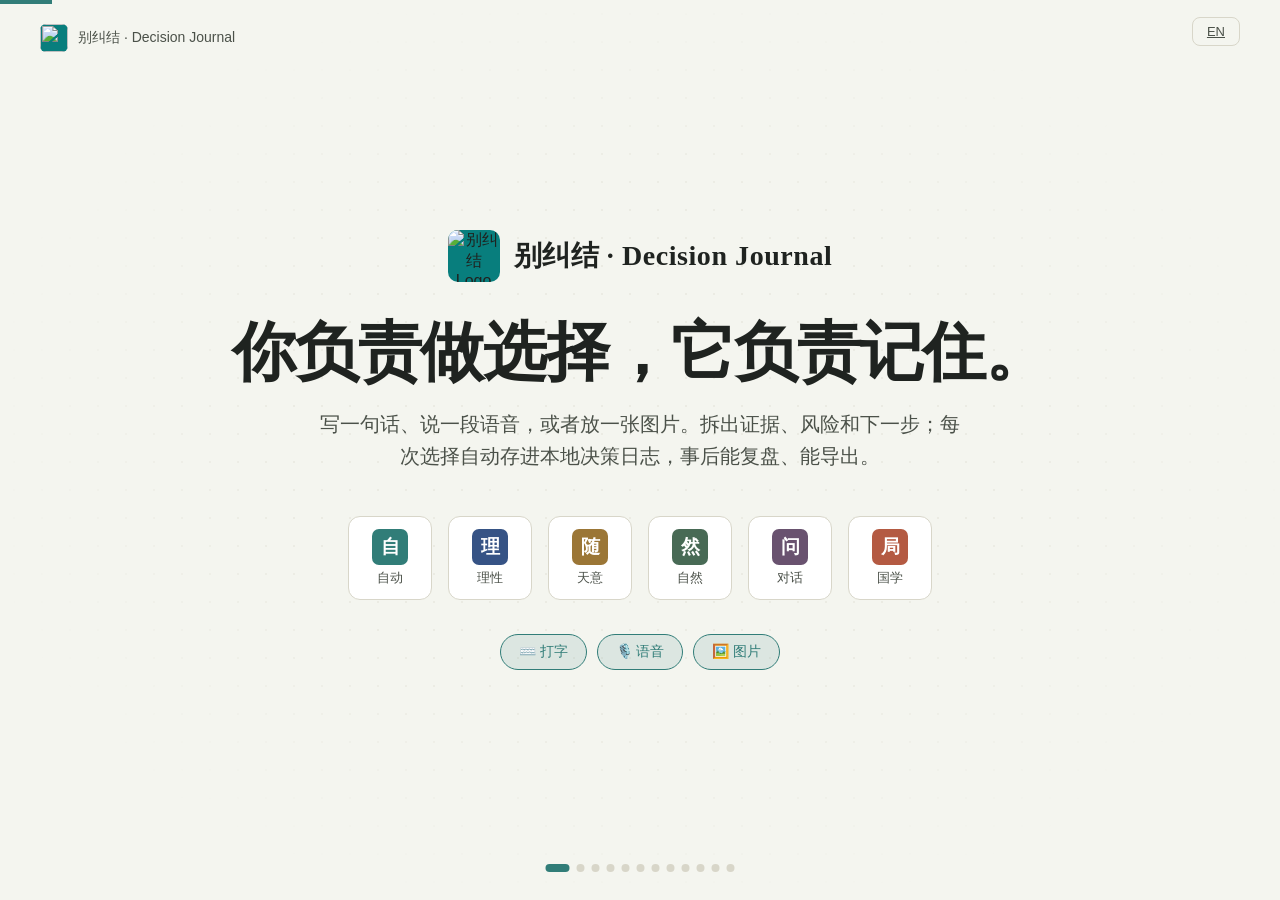
==== commit 9f81e758: "fix: sweep remaining identity strings in UI and llms.txt; guard auto vibrate - index.html title Deci" ====
--- a/docs/index.html
+++ b/docs/index.html
@@ -24,7 +24,7 @@
 <meta name="twitter:description" content="文字、语音或图片输入，生成可检查、可复盘、可导出的决策简报。">
 <meta name="twitter:image" content="https://mianbaofang.github.io/decision-journal/images/logo-nav.png">
 <script type="application/ld+json">
-{"@context":"https://schema.org","@type":"SoftwareSourceCode","name":"Decision Journal","alternateName":"别纠结","description":"会记得的本地优先决策助手：拆出证据、风险和下一步，并保存为可复盘的决策日志。","url":"https://mianbaofang.github.io/decision-journal/","codeRepository":"https://github.com/mianbaofang/decision-journal","programmingLanguage":"Python","license":"https://github.com/mianbaofang/decision-journal/blob/master/LICENSE","version":"0.9.1","author":{"@type":"Person","name":"mianbaofang","url":"https://github.com/mianbaofang"},"keywords":["AI 决策助手","decision journal","决策日志","决策复盘","decision support","决策简报"]}
+{"@context":"https://schema.org","@type":"SoftwareSourceCode","name":"Decision Journal","alternateName":"别纠结","description":"会记得的本地优先决策助手：拆出证据、风险和下一步，并保存为可复盘的决策日志。","url":"https://mianbaofang.github.io/decision-journal/","codeRepository":"https://github.com/mianbaofang/decision-journal","programmingLanguage":"Python","license":"https://github.com/mianbaofang/decision-journal/blob/master/LICENSE","version":"0.10.0","author":{"@type":"Person","name":"mianbaofang","url":"https://github.com/mianbaofang"},"keywords":["AI 决策助手","decision journal","决策日志","决策复盘","decision support","决策简报"]}
 </script>
 <style>
 *{box-sizing:border-box;margin:0;padding:0}
